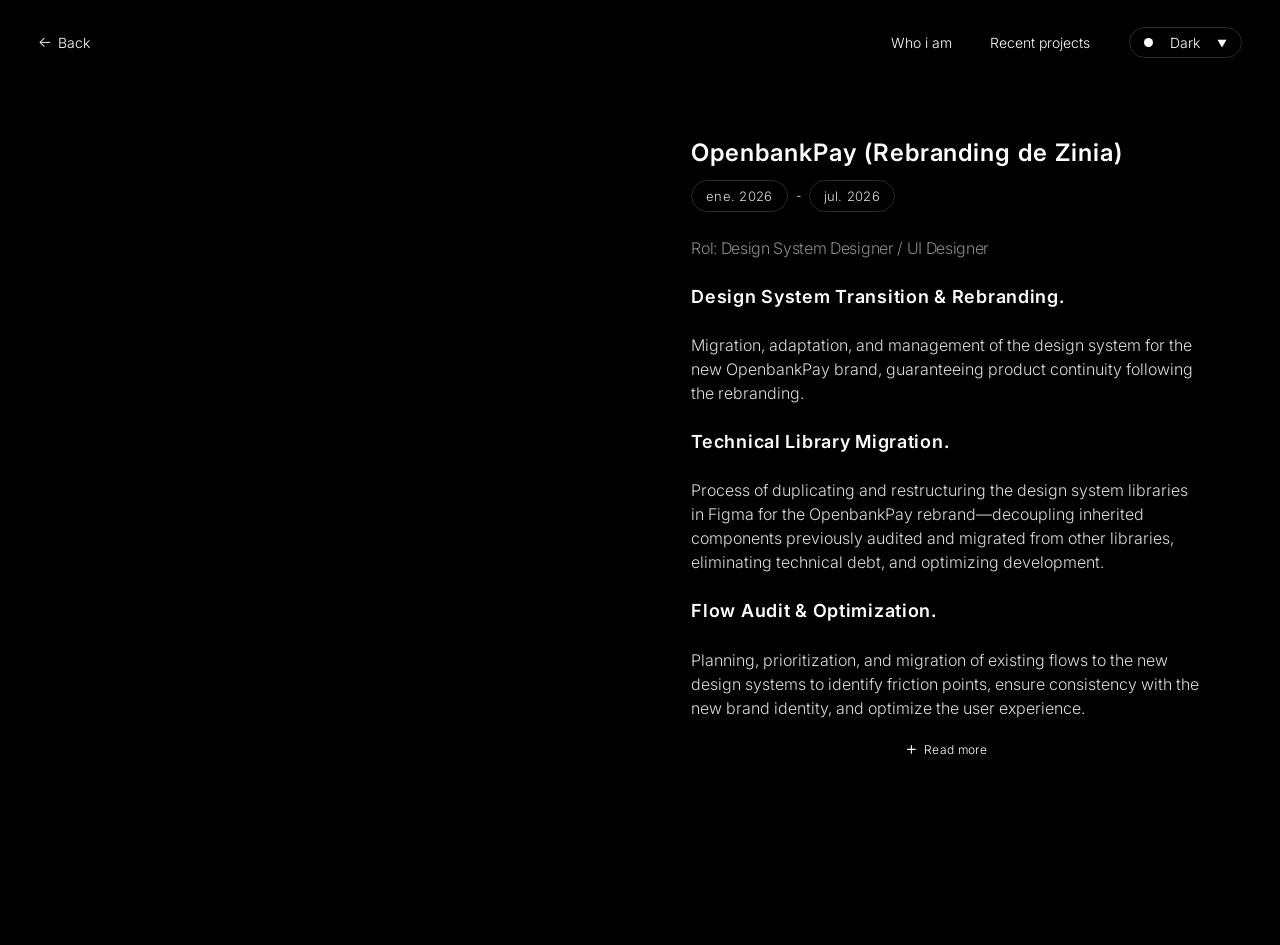
==== _preview.html @ 1065c80a "mensaje que describa el cambio" ====
<!DOCTYPE html>
<html lang="en">
<head>
  <meta charset="UTF-8">
  <meta name="viewport" content="width=device-width, initial-scale=1.0">
  <meta name="robots" content="noindex, nofollow">
  <title>Luis Romero Loconte</title>

  <link rel="preconnect" href="https://fonts.googleapis.com">
  <link rel="preconnect" href="https://fonts.gstatic.com" crossorigin>
  <link rel="preconnect" href="https://api.fontshare.com">
  <link rel="preconnect" href="https://cdn.fontshare.com" crossorigin>
  <link rel="stylesheet" href="https://fonts.googleapis.com/css2?family=Inter:opsz,wght@14..32,100..900&family=Anybody:wdth,wght@50..150,100..900&display=swap">
  <link rel="stylesheet" href="https://api.fontshare.com/v2/css?f%5B%5D=clash-display@400,500,600,700&display=swap">

  <link rel="stylesheet" href="style/tokens.css?v=40">
  <link rel="stylesheet" href="style/styles.css?v=97">
  <link rel="stylesheet" href="https://cdn.jsdelivr.net/npm/drawably@0.4.2/style.css">
  <link rel="stylesheet" href="https://cdn.jsdelivr.net/npm/drawably@0.4.2/font/font.css">
  <script>
    (function () {
      try {
        var t = localStorage.getItem("rl-theme");
        if (/^[a-z0-9-]{1,32}$/.test(t || "")) {
          document.documentElement.setAttribute("data-theme", t);
          return;
        }
      } catch (e) {}
      document.documentElement.setAttribute("data-theme", "dark");
    })();
  </script>
</head>
<body>

  <nav class="site-nav">
    <a href="index.html" class="site-nav__link site-nav__link--back"><span class="site-nav__arrow" aria-hidden="true">&#8592;</span>Back</a>
    <a href="who_i_am.html" class="site-nav__link site-nav__link--left">Who i am</a>
    <a href="recent_projects.html" class="site-nav__link site-nav__link--right">Recent projects</a>
    <div data-theme-switcher hidden></div>
  </nav>

  <main class="vault" data-vault>

    <section class="vault__gate" data-vault-gate hidden>
      <h1 class="vault__heading" data-glitch>Protected work</h1>

      <p class="vault__note">Some of what I build cannot sit in the open. It lives here, and it opens with a key I hand out myself.</p>

      <form class="vault__form" data-vault-form novalidate>
        <label class="vault__label" for="vault-key">Access key</label>
        <div class="vault__row">
          <input
            class="vault__input"
            id="vault-key"
            type="password"
            name="vault-key"
            autocomplete="off"
            autocapitalize="off"
            autocorrect="off"
            spellcheck="false"
            data-vault-input>
          <button class="vault__submit" type="submit" data-vault-submit>Unlock</button>
        </div>
        <p class="vault__error" role="alert" data-vault-error hidden></p>
      </form>

    </section>

    <div class="vault__stage"><section class="about about--project" id="p0" data-module ><div class="about-media"><img class="project-shot" src="vault.src/media/openbankpay.png" alt=""></div><div class="about-content"><div class="about-text"><div class="project-header"><div class="project-head"><h3 class="about-heading about-heading--project">OpenbankPay (Rebranding de Zinia)</h3><p class="project-meta"><span class="project-chip">ene. 2026</span><span class="project-meta__separator">-</span><span class="project-chip">jul. 2026</span></p></div><p class="project-role">Rol: Design System Designer / UI Designer</p></div><p class="project-lead">Design System Transition &amp; Rebranding.</p><p>Migration, adaptation, and management of the design system for the new OpenbankPay brand, guaranteeing product continuity following the rebranding.</p><p class="project-lead">Technical Library Migration.</p><p>Process of duplicating and restructuring the design system libraries in Figma for the OpenbankPay rebrand—decoupling inherited components previously audited and migrated from other libraries, eliminating technical debt, and optimizing development.</p><p class="project-lead">Flow Audit &amp; Optimization.</p><p>Planning, prioritization, and migration of existing flows to the new design systems to identify friction points, ensure consistency with the new brand identity, and optimize the user experience.</p></div><button type="button" class="about-reveal" data-reveal aria-expanded="false" aria-controls="p1"><svg class="about-reveal__icon" aria-hidden="true" viewBox="0 0 16 16" width="9" height="9" fill="none" stroke="currentColor" stroke-width="2" stroke-linecap="round"><path d="M8 1v14M1 8h14"/></svg><span class="about-reveal__label">Read more</span></button></div></section><section class="about about--project" id="p1" data-module hidden><div class="about-media"><img class="project-shot" src="vault.src/media/kubit.png" alt=""></div><div class="about-content"><div class="about-text"><div class="project-header"><div class="project-head"><h3 class="about-heading about-heading--project">Kubit (Producto Global)</h3><p class="project-meta"><span class="project-chip">jul. 2025</span><span class="project-meta__separator">-</span><span class="project-chip">ene. 2026</span></p></div><p class="project-role">Rol: Design System Designer</p></div><p class="project-lead">Library &amp; Documentation Management.</p><p>Managing and maintaining libraries and documentation, ensuring both components and their guidelines remain coherent and consistent. Screen analysis to guarantee consistency based on use cases and requirements.</p><p class="project-lead">Component Lifecycle.</p><p>Handling Change Requests, bug fixes, and onboarding or deprecating components requested by feature teams. Eliminating release dependencies, coordinating error fixes, and managing version control publishing.</p><p class="project-lead">Developer Alignment.</p><p>Continuous review of Storybook to ensure the engineering team implements components and updates correctly. Resolving UI and development team queries and edge cases.</p><p class="project-lead">Documentation &amp; Accessibility.</p><p>Building a toolbox to standardize product component and program guidelines. Supporting accessibility efforts through documentation updates and improvements requested by the A11Y team.</p></div><button type="button" class="about-reveal" data-reveal aria-expanded="false" aria-controls="p2"><svg class="about-reveal__icon" aria-hidden="true" viewBox="0 0 16 16" width="9" height="9" fill="none" stroke="currentColor" stroke-width="2" stroke-linecap="round"><path d="M8 1v14M1 8h14"/></svg><span class="about-reveal__label">Read more</span></button></div></section><section class="about about--project" id="p2" data-module hidden><div class="about-media"><img class="project-shot" src="vault.src/media/cobranded-cards.png" alt=""></div><div class="about-content"><div class="about-text"><div class="project-header"><div class="project-head"><h3 class="about-heading about-heading--project">Zinia / Cobranded Cards</h3><p class="project-meta"><span class="project-chip">oct. 2023</span><span class="project-meta__separator">-</span><span class="project-chip">jun. 2025</span></p></div><p class="project-role">Rol: Design System Designer</p></div><p class="project-lead">Library &amp; Documentation Management.</p><p>Managing and maintaining libraries and documentation, ensuring both components and their guidelines remain coherent and consistent. Screen analysis to guarantee consistency based on use cases and requirements.</p><p class="project-lead">Component Lifecycle.</p><p>Handling Change Requests, bug fixes, and onboarding or deprecating components requested by feature teams. Eliminating release dependencies, coordinating error fixes, and managing version control publishing.</p><p class="project-lead">Developer Alignment.</p><p>Continuous review of Storybook to ensure the engineering team implements components and updates correctly. Resolving UI and development team queries and edge cases.</p><p class="project-lead">Documentation &amp; Accessibility.</p><p>Building a toolbox to standardize product component and program guidelines. Supporting accessibility efforts through documentation updates and improvements requested by the A11Y team.</p></div></div></section></div>

  </main>

  <script src="https://cdn.jsdelivr.net/npm/gsap@3/dist/gsap.min.js"></script>
  <script src="https://cdn.jsdelivr.net/npm/gsap@3/dist/SplitText.min.js"></script>
  <script src="js/gsap.js" defer></script>
  <script src="js/theme.js" defer></script>
  <script src="js/draft.js?v=30" defer></script>
  <script src="js/nav.js" defer></script>
  <script src="js/modules.js?v=3" defer></script>
  

</body>
</html>
---- style/tokens.css ----
:root {
  --family-inter: "Inter", system-ui, -apple-system, "Segoe UI", sans-serif;
  --family-clash: "Clash Display", "Inter", system-ui, sans-serif;
  --family-anybody: "Anybody", "Inter", system-ui, sans-serif;
  --family-drawably: "Drawably Pen", "Inter", ui-sans-serif, system-ui, sans-serif;
  --family-geist-mono: "Geist Mono", ui-monospace, monospace;
  --color-black:      #000000;
  --color-grey-900:   #141414;
  --color-grey-700:   #4B4B4B;
  --color-grey-400:   #8A8A8A;
  --color-grey-600:   #6B6B6B;
  --color-grey-200:   #DCDCDC;
  --color-grey-100:   #EDEDED;
  --color-white:      #FFFFFF;
  --color-grape:        #9B6CCA;
  --color-grape-ink:    #1A0E24;
  --color-grape-ink-2:  #1E1029;
  --color-grape-deep:   #5C3E7A;
  --color-grape-surf:   #AE84D7;
  --color-lime:       #85AF00;
  --color-yellow:     #FFCC00;
  --color-pink:       #FB9CFD;
  --color-violet:     #A19BFF;
  --color-violet-deep: #6B4FDE;
  --color-orange:     #FF4C00;
  --color-drawably-ink: #2724D1;
  --accent-1: var(--color-lime);
  --accent-2: var(--color-yellow);
  --accent-3: var(--color-pink);
  --accent-4: var(--color-violet);
  --accent-5: var(--color-orange);

  /* Radius scale — shared UI shape language.
     --radius-circle / --radius-device are intentionally excluded
     from theme overrides: a perfect circle and the laptop bezel
     (coupled to the device background image) aren't part of the
     "rounded vs. angular" axis. */
  --radius-xs:   4px;
  --radius-sm:   6px;
  --radius-md:   8px;
  --radius-lg:   12px;
  --radius-pill: 999px;
}
:root,
[data-theme="dark"] {
  color-scheme: dark;
  --bg-canvas:        var(--color-black);
  --bg-panel-from:    var(--color-grey-700);
  --bg-panel-to:      var(--color-black);
  --bg-surface:       var(--color-grey-900);
  --text-primary:     var(--color-white);
  --text-secondary:   var(--color-grey-200);
  --text-muted:       var(--color-grey-400);
  --border-subtle:    rgba(255, 255, 255, 0.16);
  --border-strong:    rgba(255, 255, 255, 0.32);
  --surface-hover:    rgba(255, 255, 255, 0.16);
  --chip-bg:          transparent;
  --chip-text:        var(--color-white);
  --chip-border:      var(--border-subtle);
  --accent-interactive: var(--color-violet);
  --font-display:          var(--family-inter);
  --font-display-weight:   500;
  --font-display-stretch:  100%;
  --font-display-tracking: -0.02em;

  --font-heading-weight:   600;
  --font-heading-stretch:  100%;
  --font-heading-tracking: 0.04em;
  --font-body: var(--family-inter);
  --font-data: var(--family-inter);

  --photo-noise-blend: overlay;
  --photo-noise-alpha: 0.25;
  --photo-grayscale:   1;
  --photo-src: url("../resources/luis-romero-dark.png");

  --diagram-sitemap-src: url("../resources/diagram-sitemap-dark.png");
  --diagram-flow-src:    url("../resources/diagram-flow-dark.png");
  --mockup-screens-src:  url("../resources/mockup-screens-dark.png");
  --laptop-front-src:    url("../resources/laptop-front-dark.png");
  --screen-behavior-src: url("../resources/Documentation-Button-dark.png");
  --components-like-src: url("../resources/components-like-dark.png");
  --micro-components-src: url("../resources/micro-components-dark.png");
  --watches-src: url("../resources/watches-dark.png");
  --recent-laptop-front-src: url("../resources/recent-laptop-front-dark.png");
  --recent-screen-behavior-src: url("../resources/micro-animations-.png");
}
[data-theme="dark"] {
  --radius-sm: 999px;
}
[data-theme="light"] {
  color-scheme: light;
  --bg-canvas:        var(--color-white);
  --bg-panel-from:    var(--color-grey-200);
  --bg-panel-to:      var(--color-white);
  --bg-surface:       var(--color-grey-100);
  --text-primary:     var(--color-black);
  --text-secondary:   var(--color-grey-700);
  --text-muted:       var(--color-grey-600);
  --border-subtle:    rgba(0, 0, 0, 0.16);
  --border-strong:    rgba(0, 0, 0, 0.32);
  --surface-hover:    rgba(0, 0, 0, 0.16);
  --chip-bg:          transparent;
  --chip-text:        var(--color-black);
  --chip-border:      var(--border-subtle);
  --accent-interactive: var(--color-violet-deep);
  --font-display:          var(--family-clash);
  --font-display-weight:   600;
  --font-display-stretch:  100%;
  --font-display-tracking: -0.005em;

  --font-heading-weight:   600;
  --font-heading-stretch:  100%;
  --font-heading-tracking: 0.07em;
  --font-body: var(--family-inter);
  --font-data: var(--family-inter);

  --photo-noise-blend: multiply;
  --photo-noise-alpha: 0.18;
  --photo-grayscale:   1;
  --photo-src: url("../resources/luis-romero-light.png");

  --diagram-sitemap-src: url("../resources/diagram-sitemap-light.png");
  --diagram-flow-src:    url("../resources/diagram-flow-light.png");
  --mockup-screens-src:  url("../resources/mockup-screens-light.png");
  --laptop-front-src:    url("../resources/laptop-front-light.png");
  --screen-behavior-src: url("../resources/Documentation-Button-light.png");
  --components-like-src: url("../resources/components-like-light.png");
  --micro-components-src: url("../resources/micro-components-light.png");
  --watches-src: url("../resources/watches-light.png");
  --recent-laptop-front-src: url("../resources/recent-laptop-front-light.png");
  --recent-screen-behavior-src: url("../resources/micro-animations-.png");
  --radius-sm: 999px;
}
[data-theme="grape"] {
  color-scheme: light;
  --bg-canvas:        var(--color-grape);
  --bg-panel-from:    var(--color-grape-deep);
  --bg-panel-to:      var(--color-grape);
  --bg-surface:       var(--color-grape-surf);
  --text-primary:     var(--color-grape-ink);
  --text-secondary:   var(--color-grape-ink-2);
  --text-muted:       var(--color-grape-ink);

  --border-subtle:    rgba(26, 14, 36, 0.35);
  --border-strong:    rgba(26, 14, 36, 0.55);
  --surface-hover:    rgba(26, 14, 36, 0.35);

  --chip-bg:          transparent;
  --chip-text:        var(--color-grape-ink);
  --chip-border:      var(--border-subtle);
  --accent-interactive: var(--color-white);
  --font-display:          var(--family-anybody);
  --font-display-weight:   700;
  --font-display-stretch:  90%;
  --font-display-tracking: 0em;

  --font-heading-weight:   700;
  --font-heading-stretch:  95%;
  --font-heading-tracking: 0.04em;
  --font-body: var(--family-inter);
  --font-data: var(--family-inter);

  --photo-noise-blend: multiply;
  --photo-noise-alpha: 0.20;
  --photo-grayscale:   1;
  --photo-src: url("../resources/luis-romero-light.png");

  --diagram-sitemap-src: url("../resources/diagram-sitemap-grape.png");
  --diagram-flow-src:    url("../resources/diagram-flow-grape.png");

  --mockup-screens-src:  url("../resources/mockup-screens-grape.png");
  --laptop-front-src:    url("../resources/laptop-front-grape.png");
  --screen-behavior-src: url("../resources/Documentation-Button-grape.png");
  --components-like-src: url("../resources/components-like-grape.png");
  --micro-components-src: url("../resources/micro-components-grape.png");
  --watches-src: url("../resources/watches-grape.png");
  --recent-laptop-front-src: url("../resources/recent-laptop-front-grape.png");
  --recent-screen-behavior-src: url("../resources/micro-animations-.png");

  --radius-xs:   2px;
  --radius-sm:   6px;
  --radius-md:   6px;
  --radius-lg:   6px;
  --radius-pill: 6px;
}
[data-theme="draft"] {
  color-scheme: light;
  --bg-canvas:        var(--color-grey-100);
  --bg-panel-from:    var(--color-grey-200);
  --bg-panel-to:      var(--color-grey-100);
  --bg-surface:       var(--color-white);
  --text-primary:     var(--color-grey-900);
  --text-secondary:   var(--color-grey-700);
  --text-muted:       var(--color-grey-600);
  --border-subtle:    rgba(0, 0, 0, 0.16);
  --border-strong:    rgba(0, 0, 0, 0.32);
  --surface-hover:    rgba(0, 0, 0, 0.08);
  --chip-bg:          var(--color-white);
  --chip-text:        var(--color-grey-900);
  --accent-interactive: var(--color-drawably-ink);
  --font-display:          var(--family-drawably);
  --font-display-weight:   400;
  --font-display-stretch:  100%;
  --font-display-tracking: 0em;

  --font-heading-weight:   400;
  --font-heading-stretch:  100%;
  --font-heading-tracking: 0em;
  --font-body: var(--family-drawably);
  --font-data: var(--family-geist-mono);
  --photo-noise-blend: multiply;
  --photo-noise-alpha: 0.12;
  --photo-grayscale:   1;
  --photo-src: url("../resources/luis-romero-draft.png");

  --diagram-sitemap-src: url("../resources/diagram-scale-draft.png");
  --diagram-flow-src:    url("../resources/diagram-flow-draft.png");
  --mockup-screens-src:  url("../resources/mockup-screens-draft.png");
  --laptop-front-src:    url("../resources/laptop-front-draft.png");
  --screen-behavior-src: url("../resources/Documentation-Button-draft.png");
  --components-like-src: url("../resources/components-like-draft.png");
  --micro-components-src: url("../resources/micro-components-draft.png");
  --watches-src: url("../resources/watches-draft.png");
  --recent-laptop-front-src: url("../resources/recent-laptop-front-draft.png");
  --recent-screen-behavior-src: url("../resources/micro-animations-.png");
}
---- style/styles.css ----
:root {
  --edge-inset: 3vh;
  --footer-gap: 9vh;
  --nav-height: calc(var(--edge-inset) * 2 + 32px);
  --project-gap: 27vh;
}

body {
  min-height: 100vh;
  display: flex;
  flex-direction: column;
  margin: 0;
  background-color: var(--bg-canvas);
  color: var(--text-primary);
  transition: background-color 0.35s ease, color 0.35s ease;
}
[data-theme="draft"] body[data-page="index"],
[data-theme="draft"] body[data-page="contact"] {
  position: relative;
}
[data-theme="draft"] body[data-page="index"]::before,
[data-theme="draft"] body[data-page="contact"]::before {
  content: "";
  position: fixed;
  inset: 0;
  z-index: -1;
  background-image: url("../resources/bg-grid-draft.png");
  background-repeat: no-repeat;
  background-position: center;
  background-size: 68vw auto;
  opacity: 0.30;
}
@media (prefers-reduced-motion: reduce) {
  body {
    transition: none;
  }
}
.title {
  width: 100%;
  display: grid;
  grid-template-rows: 1fr auto 1fr;
  justify-items: center;
  min-height: 100vh;
  padding-block: var(--edge-inset);
  box-sizing: border-box;
  cursor: crosshair;
  h1 {
    margin: 0;
    padding: 0;
    font-family: var(--font-display);
    font-weight: var(--font-display-weight);
    font-stretch: var(--font-display-stretch);
    letter-spacing: var(--font-display-tracking);
    font-size: 7vw;
    line-height: 1.1;
    text-align: center;
    width: 78%;
    margin-inline: auto;
    div {
      position: relative;
    }
  }
}
@keyframes boil-wobble {
  0% {
    transform: translate(0, 0) rotate(0deg);
  }
  33% {
    transform: translate(var(--boil-dx), var(--boil-dy)) rotate(var(--boil-rot));
  }
  66% {
    transform: translate(calc(var(--boil-dx) * -0.6), calc(var(--boil-dy) * 0.8)) rotate(calc(var(--boil-rot) * -1));
  }
  100% {
    transform: translate(0, 0) rotate(0deg);
  }
}
[data-theme="draft"] .boil-char {
  display: inline-block;
  animation: boil-wobble var(--boil-duration, 1200ms) steps(3) infinite;
  animation-delay: var(--boil-delay, 0ms);
}
[data-theme="draft"] .title h1 {
  font-size: 5.5vw;
  width: 80%;
}
@media (prefers-reduced-motion: reduce) {
  [data-theme="draft"] .boil-char {
    animation: none;
  }
}
.title__lines {
  grid-row: 2;
  width: 100%;
  position: relative;
  z-index: 6;
}
.skip-link {
  position: absolute;
  top: 0;
  left: 0;
  z-index: 100;
  transform: translateY(-150%);
  background: var(--bg-surface);
  color: var(--text-primary);
  font-family: var(--font-body);
  font-size: 14px;
  font-weight: 300;
  padding: 10px 16px;
  border-radius: 0 0 var(--radius-md) 0;
  text-decoration: none;
  transition: transform 0.2s ease;
}
.skip-link:focus {
  transform: translateY(0);
}
@media (prefers-reduced-motion: reduce) {
  .skip-link {
    transition: none;
  }
}
.site-nav {
  position: fixed;
  top: 0;
  left: 0;
  width: 100%;
  display: flex;
  align-items: center;
  justify-content: flex-end;
  gap: 3vw;
  padding: var(--edge-inset) 3vw;
  box-sizing: border-box;
  z-index: 10;
  background-color: var(--bg-canvas);
  transition: background-color 0.35s ease;
}

@media (prefers-reduced-motion: reduce) {
  .site-nav {
    transition: none;
  }
}

.site-nav__link--back {
  margin-right: auto;
  display: inline-flex;
  align-items: center;
  gap: 6px;
}
.site-nav__arrow {
  font-size: 1.05em;
  line-height: 1;
}
.site-nav__link {
  font-family: var(--font-body);
  font-size: 14px;
  font-weight: 300;
  letter-spacing: 2%;
  color: var(--text-primary);
  text-decoration: none;
  transition: color 0.2s ease;
}
.site-nav__link:hover {
  color: var(--accent-interactive);
}
@media (max-width: 768px) {
  .site-nav {
    flex-direction: column;
    align-items: flex-start;
    justify-content: flex-start;
    gap: 16px;
    /* deja libre la columna del switcher, que sale del flujo */
    padding-right: calc(3vw + 72px);
  }
  .site-nav__link--back {
    margin-right: 0;
  }
  /* .site-nav antepuesto: sube la especificidad para ganarle a
     `.theme-switcher { position: relative }`, declarada mas abajo */
  .site-nav .theme-switcher {
    position: absolute;
    top: var(--edge-inset);
    right: 3vw;
  }
  .site-nav__link {
    font-size: 14px;
  }
}
.theme-switcher {
  position: relative;
  font-family: var(--font-body);
}
.theme-switcher__trigger {
  position: relative;
  display: inline-flex;
  align-items: center;
  gap: 10px;
  background: none;
  border: 1px solid var(--border-subtle);
  border-radius: var(--radius-pill);
  padding: 6px 14px;
  font-family: inherit;
  font-size: 14px;
  font-weight: 300;
  letter-spacing: 2%;
  color: var(--text-primary);
  cursor: pointer;
  transition: color 0.2s ease, border-color 0.2s ease;
}
.theme-switcher__trigger::after {
  content: "";
  position: absolute;
  inset: 50% auto auto 50%;
  transform: translate(-50%, -50%);
  width: max(100%, 44px);
  height: max(100%, 44px);
}
.theme-switcher__trigger:hover {
  color: var(--accent-interactive);
  border-color: var(--border-strong);
}
.theme-switcher__trigger:focus-visible {
  outline: 2px solid var(--accent-interactive);
  outline-offset: 2px;
}
.theme-switcher__dot {
  width: 9px;
  height: 9px;
  border-radius: 50%;
  background: currentColor;
  flex: 0 0 auto;
}
.theme-switcher__label {
  display: inline-block;
  min-width: 44px;
}
.theme-switcher__caret {
  font-size: 10px;
  line-height: 1;
  transition: transform 0.2s ease;
}
.theme-switcher__trigger[aria-expanded="true"] .theme-switcher__caret {
  transform: rotate(180deg);
}
.theme-switcher__menu {
  position: absolute;
  top: calc(100% + 8px);
  right: 0;
  min-width: 135px;
  margin: 0;
  padding: 6px;
  list-style: none;
  background: var(--bg-surface);
  border-radius: var(--radius-lg);
  display: flex;
  flex-direction: column;
  gap: 2px;
}
.theme-switcher__menu[hidden] {
  display: none;
}
.theme-switcher__option {
  display: flex;
  align-items: center;
  gap: 10px;
  width: 100%;
  background: none;
  border: none;
  border-radius: var(--radius-md);
  padding: 9px 12px;
  font-family: inherit;
  font-size: 14px;
  font-weight: 300;
  letter-spacing: 2%;
  text-align: left;
  color: var(--text-secondary);
  cursor: pointer;
  transition: color 0.15s ease, background-color 0.15s ease;
}
.theme-switcher__option:hover {
  color: var(--accent-interactive);
  background-color: var(--surface-hover);
}
.theme-switcher__option[aria-checked="true"] {
  color: var(--text-primary);
}
.theme-switcher__option[aria-checked="true"]:hover {
  color: var(--accent-interactive);
}
.theme-switcher__option:focus-visible {
  outline: 2px solid var(--accent-interactive);
  outline-offset: -2px;
}
.theme-switcher__option .theme-switcher__dot {
  opacity: 0;
  transition: opacity 0.15s ease;
}
.theme-switcher__option[aria-checked="true"] .theme-switcher__dot {
  opacity: 1;
}
@media (prefers-reduced-motion: reduce) {
  .theme-switcher__option .theme-switcher__dot {
    transition: none;
  }
}
@media (max-width: 768px) {
  .theme-switcher__trigger {
    font-size: 13px;
    padding: 5px 11px;
  }
  .theme-switcher__trigger .theme-switcher__label {
    display: none;
  }
  .theme-switcher__menu {
    min-width: 108px;
  }
  .theme-switcher__option {
    padding: 8px 10px;
    font-size: 13px;
  }
}
.social-links {
  display: inline-flex;
  align-items: center;
  gap: 28px;
}
.title .social-links {
  grid-row: 3;
  align-self: end;
}

.social-links--footer {
  width: 100%;
  display: flex;
  justify-content: center;
  margin: auto 0 var(--edge-inset);
  padding-top: var(--footer-gap);
}
.social-link {
  color: var(--text-primary);
  fill: var(--text-primary);
  display: inline-flex;
  transition: color 0.2s ease, fill 0.2s ease;
}
.social-link:hover {
  color: var(--accent-interactive);
  fill: var(--accent-interactive);
}
.about {
  width: 100%;
  min-height: 100vh;
  display: flex;
  align-items: center;
  justify-content: center;
  flex-wrap: wrap;
  gap: 6vw;
  padding: 12vh 6vw;
  box-sizing: border-box;
}
.about[hidden] {
  display: none;
}
.about-photo {
  --photo-w: 78%;
  position: relative;
  flex: 0 0 var(--photo-col, 480px);
  width: var(--photo-col, auto);
  max-width: 100%;
  padding-top: calc(var(--photo-col, 480px) * 0.388);
}
.about-photo__frame {
  position: relative;
  width: 100%;
  aspect-ratio: 16 / 9;
  background: linear-gradient(180deg, var(--bg-panel-from) 0%, var(--bg-panel-to) 100%);
  z-index: 1;
}
[data-theme="draft"] .about-photo__frame::after {
  content: "";
  position: absolute;
  inset: 0;
  z-index: -1;
  background: var(--bg-panel-to) url("../resources/bg-grid-draft.png") center top / cover no-repeat;
  -webkit-mask-image: linear-gradient(to bottom, #000 70%, transparent 100%);
  mask-image: linear-gradient(to bottom, #000 70%, transparent 100%);
}
[data-theme="draft"] .about--mockup .about-media {
  position: relative;
}
[data-theme="draft"] .about--mockup .about-media::before {
  content: "";
  position: absolute;
  inset: 0;
  z-index: -1;
  background: var(--bg-panel-to) url("../resources/bg-grid-draft.png") center top / cover no-repeat;
  -webkit-mask-image: linear-gradient(to bottom, #000 70%, transparent 100%);
  mask-image: linear-gradient(to bottom, #000 70%, transparent 100%);
}
[data-theme="draft"] .about--diagrams .about-media {
  position: relative;
}
[data-theme="draft"] .about--diagrams .about-media::before {
  content: "";
  position: absolute;
  inset: 0;
  z-index: -1;
  background: var(--bg-panel-to) url("../resources/bg-grid-draft.png") center top / cover no-repeat;
  -webkit-mask-image: linear-gradient(to bottom, #000 70%, transparent 100%);
  mask-image: linear-gradient(to bottom, #000 70%, transparent 100%);
}
.about-photo__img-wrap {
  position: absolute;
  inset: 0;
  z-index: 2;
  pointer-events: none;
  background-image: var(--photo-src);
  background-repeat: no-repeat;
  background-position: bottom center;
  background-size: var(--photo-w) auto;
  filter: grayscale(var(--photo-grayscale, 1));
}
.about-photo__frame::before {
  content: "";
  position: absolute;
  inset: 0;
  background-image: url("data:image/svg+xml,%3Csvg xmlns='http://www.w3.org/2000/svg'%3E%3Cfilter id='n'%3E%3CfeTurbulence type='fractalNoise' baseFrequency='0.9' numOctaves='2' stitchTiles='stitch'/%3E%3C/filter%3E%3Crect width='100%25' height='100%25' filter='url(%23n)'/%3E%3C/svg%3E");
  opacity: var(--photo-noise-alpha, 0.25);
  mix-blend-mode: var(--photo-noise-blend, overlay);
  pointer-events: none;
}
.about-content {
  flex: 1 1 420px;
  max-width: 620px;
  display: flex;
  flex-direction: column;
  align-items: center;
  gap: 32px;
}
.about-media {
  flex: 0 0 var(--photo-col, 480px);
  width: var(--photo-col, auto);
  max-width: 100%;
  display: flex;
  flex-direction: column;
  gap: 40px;
}

.about-diagram {
  display: block;
  width: 100%;
  height: auto;
}
.about-diagram--sitemap { content: var(--diagram-sitemap-src); }
.about-diagram--flow    { content: var(--diagram-flow-src); }
[data-theme="draft"] .about-diagram--sitemap {
  width: 60%;
  margin-inline: auto;
}
[data-theme="draft"] .about-diagram--flow {
  display: none;
}

.about-mockup {
  display: block;
  width: 100%;
  height: auto;
  content: var(--mockup-screens-src);
}
.about-components-like {
  display: block;
  width: 100%;
  height: auto;
  content: var(--components-like-src);
}
.about-micro-components {
  display: block;
  width: 100%;
  height: auto;
  content: var(--micro-components-src);
}
.about-watches {
  display: block;
  width: 86%;
  height: auto;
  margin-inline: auto;
  content: var(--watches-src);
}
.about-device {
  --device-ratio: 716 / 675;
  --panel-left: 11.1732%;
  --panel-top: 33.7778%;
  --panel-width: 77.6536%;
  --panel-height: 54.5185%;
  --bezel-x: 1.3966%;
  --bezel-top: 3.8519%;
  --bezel-bottom: 1.7778%;
  --doc-ratio: 490 / 3805;
  position: relative;
  width: 100%;
  aspect-ratio: var(--device-ratio);
  background-image: var(--laptop-front-src);
  background-size: 100% 100%;
  background-repeat: no-repeat;
}
.about-device__frame {
  position: absolute;
  left: calc(var(--panel-left) + var(--bezel-x));
  top: calc(var(--panel-top) + var(--bezel-top));
  width: calc(var(--panel-width) - var(--bezel-x) * 2);
  height: calc(var(--panel-height) - var(--bezel-top) - var(--bezel-bottom));
  border-radius: 0.5%;
  overflow: hidden;
  background: var(--color-white);
}
.about-device__screen {
  width: 100%;
  height: 100%;
  overflow-x: hidden;
  overflow-y: auto;
  overscroll-behavior: contain;
  scrollbar-width: none;
  cursor: ns-resize;
}
.about-device__screen::-webkit-scrollbar {
  display: none;
}
.about-device__doc {
  width: 100%;
  aspect-ratio: var(--doc-ratio);
  background-image: var(--screen-behavior-src, repeating-linear-gradient(180deg, #F4F4F4 0 2.4%, #FFFFFF 2.4% 12%));
  background-size: 100% 100%;
  background-repeat: no-repeat;
}
.about-device__hint {
  position: absolute;
  inset: auto 0 0 0;
  height: 16%;
  background: linear-gradient(180deg, rgba(255, 255, 255, 0) 0%, rgba(255, 255, 255, 0.92) 100%);
  pointer-events: none;
  opacity: 1;
  transition: opacity 0.35s ease;
}
.about-device[data-scrolled] .about-device__hint {
  opacity: 0;
}
[data-theme="draft"] .about-device__frame {
  display: none;
}
[data-theme="draft"] .about-device::before {
  content: "";
  position: absolute;
  inset: 0;
  z-index: -1;
  background: var(--bg-panel-to) url("../resources/bg-grid-draft.png") center top / cover no-repeat;
  -webkit-mask-image: linear-gradient(to bottom, #000 70%, transparent 100%);
  mask-image: linear-gradient(to bottom, #000 70%, transparent 100%);
}
.about-device.about-device--recent {
  --device-ratio: 716 / 448;
  --panel-left: 11.1732%;
  --panel-top: 0%;
  --panel-width: 77.514%;
  --panel-height: 81.9196%;
  --bezel-x: 1.5%;
  --bezel-top: 4.5%;
  --bezel-bottom: 1.2%;
  --doc-ratio: 1440 / 6553;
  background-image: var(--recent-laptop-front-src);
}
.about-device.about-device--recent .about-device__doc {
  background-image: var(--recent-screen-behavior-src);
}
.about-device.about-device--recent .about-device__hint {
  display: none;
}

.about-placeholder {
  display: flex;
  align-items: center;
  justify-content: center;
  width: 100%;
  aspect-ratio: 816 / 288;
  border: 1px dashed var(--border-strong);
  font-family: var(--font-body);
  font-size: 14px;
  font-weight: 300;
  letter-spacing: -0.02rem;
  color: var(--text-muted);
}
.about-placeholder--flat {
  aspect-ratio: 816 / 201;
}
.about-placeholder--project {
  aspect-ratio: 4 / 3;
}
.about-heading {
  width: 100%;
  margin: 0;
  font-family: var(--font-display);
  font-weight: var(--font-heading-weight);
  font-stretch: var(--font-heading-stretch);
  letter-spacing: var(--font-heading-tracking);
  font-size: 18px;

  line-height: 1.4;
  text-align: left;
  color: var(--text-primary);
  cursor: crosshair;
}
.about-heading div {
  position: relative;
}
.about-text {
  display: flex;
  flex-direction: column;
  gap: 24px;
  width: 100%;
}
.about-text p {
  margin: 0;
  font-family: var(--font-body);
  font-weight: 300;
  font-size: 16px;
  line-height: 150%;
  letter-spacing: 2%;
  color: var(--text-secondary);
  text-align: left;
}
.about-text p strong {
  font-weight: 600;
  color: var(--text-primary);
}

.about-reveal {
  position: relative;
  display: inline-flex;
  align-items: center;
  gap: 8px;
  background: none;
  border: none;
  color: var(--text-primary);
  font-family: var(--font-body);

  font-size: 12px;
  line-height: 1;
  padding: 0;
  cursor: pointer;
  transition: color 0.2s ease;
}
.about-reveal::after {
  content: "";
  position: absolute;
  inset: 50% auto auto 50%;
  transform: translate(-50%, -50%);
  width: max(100%, 44px);
  height: max(100%, 44px);
}

.about-reveal__icon {
  width: 0.73em;
  height: 0.73em;
  width: 1cap;
  height: 1cap;
  display: block;
  flex: 0 0 auto;
  transform-origin: 50% 50%;
}

.about-reveal__label {
  white-space: nowrap;
  font-weight: 300;
  letter-spacing: 0.02rem;
  line-height: 1;
}
.about-reveal:hover {
  color: var(--accent-interactive);
}
.about-reveal:focus-visible {
  outline: 2px solid var(--accent-interactive);
  outline-offset: 4px;
  border-radius: var(--radius-xs);
}
.project-links {
  display: flex;
  align-items: center;
  gap: 24px;
}
.project-link {
  position: relative;
  display: inline-flex;
  align-items: center;
  gap: 8px;
  color: var(--text-primary);
  text-decoration: none;
  font-family: var(--font-body);
  font-size: 12px;
  line-height: 1;
  transition: color 0.2s ease;
}
.project-link::after {
  content: "";
  position: absolute;
  inset: 50% auto auto 50%;
  transform: translate(-50%, -50%);
  width: max(100%, 44px);
  height: max(100%, 44px);
}
.project-link__icon {
  width: 2.5cap;
  height: 2.5cap;
  display: block;
  flex: 0 0 auto;
}
.project-link__label {
  white-space: nowrap;
  font-weight: 300;
  letter-spacing: 0.02rem;
  line-height: 1;
}
.project-link:hover {
  color: var(--accent-interactive);
}
.project-link:focus-visible {
  outline: 2px solid var(--accent-interactive);
  outline-offset: 4px;
  border-radius: var(--radius-xs);
}
.project-link[hidden] {
  display: none;
}
.about-reveal[hidden] {
  display: none;
}
@media (min-width: 901px) {
  :root {
    --project-gap: 42vh;
  }
  .about {
    --photo-col: min(560px, 42vw);
    min-height: 82vh;
    padding-top: 6vh;
    padding-bottom: 6vh;
  }
  .about-content {
    max-width: 680px;
    gap: 24px;
  }
  .about--intro .about-content {
    transform: translateY(calc(var(--photo-col) * 0.194));
  }
}
@media (max-width: 900px) {
  .about {
    flex-direction: column;
    align-items: stretch;
    justify-content: flex-start;
    gap: 40px;
    /* sin min-height: en mobile cada modulo mide lo que mide su contenido,
       en vez de estirarse a 100vh y dejar espacio muerto al final */
    min-height: auto;
    padding: 6vh 6vw;
    /* al hacer scroll programatico el modulo aterriza debajo de la nav fija */
    scroll-margin-top: calc(var(--nav-height) + 3vh);
  }
  /* solo el primer modulo necesita despejar fisicamente la nav fija,
     porque es el unico que se ve sin haber scrolleado */
  .about:first-of-type {
    padding-top: calc(var(--nav-height) + 3vh);
  }
  .about-photo {
    --photo-w: 72%;
    flex: 0 0 auto;
    width: 100%;
    max-width: 100%;
    padding-top: 31.5%;
  }
  .about-media {
    flex: 0 0 auto;
    width: 100%;
    max-width: 100%;
    gap: 32px;
  }
  .about-content {
    flex: 0 0 auto;
    max-width: 100%;
    align-items: flex-start;
  }
  .about-content .about-reveal {
    align-self: center;
  }
  .about-text p {
    font-size: 14px;
    letter-spacing: 2%;
  }
}
.vault {
  width: 100%;
  display: flex;
  flex-direction: column;
}
.vault__gate {
  min-height: 100vh;
  display: flex;
  flex-direction: column;
  align-items: center;
  justify-content: center;
  gap: 20px;
  padding: 16vh 6vw 8vh;
  box-sizing: border-box;
  text-align: center;
}
.vault__gate[hidden] {
  display: none;
}
.vault__heading {
  margin: 0;
  font-family: var(--font-display);
  font-weight: var(--font-display-weight);
  font-stretch: var(--font-display-stretch);
  letter-spacing: var(--font-display-tracking);
  font-size: clamp(32px, 5vw, 64px);
  line-height: 1.1;
  color: var(--text-primary);
  cursor: crosshair;
}
.vault__heading div {
  position: relative;
}
.vault__note {
  max-width: 46ch;
  margin: 0;
  font-family: var(--font-body);
  font-weight: 300;
  font-size: 18px;
  line-height: 150%;
  color: var(--text-secondary);
}
.vault__form {
  display: flex;
  flex-direction: column;
  align-items: center;
  gap: 10px;
  width: 100%;
  max-width: 420px;
  margin-top: 12px;
}
.vault__label {
  position: absolute;
  width: 1px;
  height: 1px;
  overflow: hidden;
  clip-path: inset(50%);
  white-space: nowrap;
}
.vault__row {
  display: flex;
  align-items: stretch;
  gap: 8px;
  width: 100%;
}
.vault__input {
  flex: 1 1 auto;
  min-width: 0;
  background: var(--bg-surface);
  border: 1px solid var(--border-subtle);
  border-radius: var(--radius-pill);
  padding: 12px 20px;
  font-family: var(--font-body);
  font-size: 16px;
  font-weight: 300;
  letter-spacing: 0.08em;
  color: var(--text-primary);
  transition: border-color 0.2s ease;
}
.vault__input::placeholder {
  color: var(--text-muted);
}
.vault__input:hover {
  border-color: var(--border-strong);
}
.vault__input:focus {
  outline: none;
  border-color: var(--accent-interactive);
}
.vault__input:disabled {
  opacity: 0.6;
}
.vault__submit {
  flex: 0 0 auto;
  background: none;
  border: 1px solid var(--border-strong);
  border-radius: var(--radius-pill);
  padding: 12px 24px;
  font-family: var(--font-body);
  font-size: 14px;
  font-weight: 300;
  letter-spacing: 0.02rem;
  color: var(--text-primary);
  cursor: pointer;
  transition: color 0.2s ease, border-color 0.2s ease, opacity 0.2s ease;
}
.vault__submit:hover {
  color: var(--accent-interactive);
  border-color: var(--accent-interactive);
}
.vault__submit:focus-visible {
  outline: 2px solid var(--accent-interactive);
  outline-offset: 2px;
}
.vault__submit:disabled {
  opacity: 0.5;
  cursor: default;
}
.vault__submit[data-busy="true"] {
  color: var(--text-muted);
}
.vault__error {
  margin: 0;
  min-height: 1em;
  font-family: var(--font-body);
  font-size: 14px;
  font-weight: 300;
  color: var(--text-secondary);
}
.vault__error[hidden] {
  display: none;
}
.vault__ask {
  margin: 4px 0 0;
  font-family: var(--font-body);
  font-size: 14px;
  font-weight: 300;
  color: var(--text-muted);
}
.vault__link {
  color: inherit;
  text-underline-offset: 3px;
  transition: color 0.2s ease;
}
.vault__link:hover {
  color: var(--accent-interactive);
}
.vault__stage[hidden] {
  display: none;
}
.project-shot {
  display: block;
  width: 100%;
  height: auto;
}
.about--project {
  min-height: 0;
  padding-block: 0 calc(var(--project-gap) / 2);
  align-items: flex-start;
}
.about--project:first-of-type {
  padding-top: calc(var(--nav-height) + 6vh);
}
.about--project + .about--project {
  padding-top: calc(var(--project-gap) / 2);
}
.about--project .about-media {
  align-self: center;
}
.about--project .about-content {
  align-self: flex-start;
}
.project-header {
  display: flex;
  flex-direction: column;
  gap: 24px;
  width: 100%;
}
.project-head {
  display: flex;
  flex-wrap: wrap;
  align-items: center;
  gap: 12px 16px;
  width: 100%;
}
.about-heading--project {
  width: auto;
  font-size: 24px;
  line-height: 1.2;
}
.project-meta {
  display: flex;
  flex-wrap: wrap;
  align-items: center;
  gap: 8px;
  margin: 0;
}
.project-meta__separator {
  font-family: var(--font-body);
  font-size: 12px;
  font-weight: 300;
  line-height: 1;
  color: var(--text-primary);
}
.project-chip {
  box-sizing: border-box;
  background: var(--chip-bg);
  border: 1px solid var(--chip-border, transparent);
  border-radius: var(--radius-sm);
  padding: 4px 10px;
  font-family: var(--font-data);
  font-size: 12px;
  font-weight: 400;
  letter-spacing: 0.02rem;
  line-height: 1.4;
  color: var(--chip-text);
  transition: color 0.2s ease, border-color 0.2s ease;
}
[data-theme="dark"] .project-chip,
[data-theme="light"] .project-chip,
[data-theme="grape"] .project-chip {
  padding: 6px 14px;
  font-family: var(--font-body);
  font-size: 13px;
  font-weight: 300;
  letter-spacing: 0.02em;
  color: var(--text-secondary);
}
[data-theme="dark"] .project-chip:hover,
[data-theme="light"] .project-chip:hover,
[data-theme="grape"] .project-chip:hover {
  color: var(--accent-interactive);
  border-color: var(--border-strong);
}
.about-text .project-role {
  margin: 0;
  font-family: var(--font-data);
  font-size: 16px;
  font-weight: 300;
  letter-spacing: -0.02rem;
  color: var(--text-muted);
}
.about-text .project-lead {
  margin: 0;
  font-family: var(--font-display);
  font-weight: var(--font-heading-weight);
  font-stretch: var(--font-heading-stretch);
  letter-spacing: var(--font-heading-tracking);
  font-size: 18px;
  line-height: 1.4;
  color: var(--text-primary);
}
@media (max-width: 900px) {
  .vault__row {
    flex-direction: column;
  }
  .vault__submit {
    padding: 12px 24px;
  }
}
.about--skills {
  flex-direction: column;
  align-items: stretch;
  justify-content: flex-start;
  min-height: auto;
  gap: 48px;
  padding-top: 12vh;
  padding-bottom: 12vh;
}
.skills {
  width: 100%;
  max-width: 1120px;
  margin-inline: auto;
  display: flex;
  flex-direction: column;
  gap: 24px;
}
.skills .about-heading {
  text-align: left;
}
.skills-cluster {
  display: flex;
  flex-direction: column;
  gap: 16px;
  width: 100%;
  padding-top: 24px;
  border-top: 1px solid var(--border-subtle);
}
.skills-cluster:first-of-type {
  padding-top: 0;
  border-top: none;
}
.skills-group {
  display: flex;
  flex-wrap: wrap;
  align-items: baseline;
  gap: 12px 24px;
  width: 100%;
}
.skills-group__label {
  flex: 0 0 auto;
  width: 200px;
  margin: 0;
  font-family: var(--font-body);
  font-weight: 600;
  font-size: 14px;
  line-height: 1.4;
  letter-spacing: 0.02em;
  color: var(--text-primary);
}
.skills-tags {
  display: flex;
  flex-wrap: wrap;
  align-items: center;
  row-gap: 13px;
  column-gap: 12px;
  margin: 0;
  padding: 0;
  list-style: none;
  flex: 1 1 320px;
}
.skills-tag {
  border: 1px solid var(--border-subtle);
  border-radius: var(--radius-pill);
  padding: 6px 14px;
  font-family: var(--font-body);
  font-size: 13px;
  font-weight: 300;
  line-height: 1.4;
  letter-spacing: 0.02em;
  color: var(--text-secondary);
  transition: color 0.2s ease, border-color 0.2s ease;
}
.skills-tag:hover {
  color: var(--accent-interactive);
  border-color: var(--border-strong);
}
@media (max-width: 900px) {
  .about--skills {
    padding-top: 6vh;
    padding-bottom: 6vh;
  }
  .skills {
    gap: 32px;
  }
  .skills-cluster {
    gap: 28px;
    padding-top: 32px;
  }
  .skills-group {
    flex-direction: column;
    align-items: flex-start;
    gap: 18px;
  }
  .skills-group__label {
    width: auto;
  }
  .skills-tags {
    flex: none;
    width: 100%;
  }
}
.detail-size {
  position: absolute;
  bottom: 0;
  width: 100%;
  min-width: 50px;
  height: 1px;
  font-size: 11px;
}
[data-theme="draft"] .vault__submit.drawably-button {
  padding: 12px 24px;
  font-family: var(--font-body);
  border: none;
}
[data-theme="draft"] .theme-switcher__trigger.drawably-button {
  font-family: var(--font-body);
  border: none;
}
[data-theme="draft"] .project-link.drawably-card {
  padding: 0;
  font-family: var(--font-body);
}
[data-theme="draft"] .project-chip.drawably-card {
  padding: 6px 14px;
  font-family: var(--font-body);
  font-size: 13px;
  font-weight: 300;
  letter-spacing: 0.02em;
  color: var(--text-secondary);
  border: none;
  background: transparent;
}
[data-theme="draft"] .project-chip.drawably-card:hover {
  color: var(--accent-interactive);
}
[data-theme="draft"] .skills-tag.drawably-card {
  padding: 6px 14px;
  font-family: var(--font-body);
  border: none;
}
[data-theme="draft"] .skills-cluster {
  border-top: none;
}
[data-theme="draft"] .draft-divider {
  width: 100%;
  margin: 0;
}

.draft-kit {
  display: none;
  position: fixed;
  top: calc(var(--nav-height) + 4vh);
  bottom: 8vh;
  z-index: 7;
  width: 230px;
  font-family: var(--font-data);
  font-size: 13px;
  color: var(--text-primary);
}
.draft-kit--left {
  left: 3vw;
}
.draft-kit--right {
  right: 3vw;
}
@media (min-width: 800px) {
  [data-theme="draft"] .draft-kit {
    display: block;
  }
}
.draft-kit__slot {
  position: absolute;
}
.draft-kit__slot--hint {
  top: 0%;
  left: 0;
  transform: rotate(-3deg);
}
.draft-kit__slot--done {
  top: 10%;
  left: 0;
  transform: rotate(-4deg);
}
.draft-kit__slot--cancel {
  top: 9%;
  left: 110px;
  transform: rotate(3deg);
}
.draft-kit__slot--saved1 {
  top: 22%;
  left: 6px;
  transform: rotate(2deg);
}
.draft-kit__slot--wait {
  top: 21%;
  left: 118px;
  transform: rotate(-3deg);
}
.draft-kit__slot--pen {
  top: 46%;
  left: 0;
  transform: rotate(-2deg);
}
.draft-kit__slot--pencil {
  top: 45%;
  left: 110px;
  transform: rotate(4deg);
}
.draft-kit__slot--ship {
  top: 34%;
  left: 4px;
  transform: rotate(-1deg);
}
.draft-kit__slot--name {
  top: 70%;
  left: 0;
  transform: rotate(2deg);
}
.draft-kit__slot--checklist {
  top: 58%;
  left: 2px;
  transform: rotate(-2deg);
}
.draft-kit__slot--retry {
  top: 4%;
  right: 0;
  transform: rotate(3deg);
}
.draft-kit__slot--saved2 {
  top: 3%;
  right: 110px;
  transform: rotate(-3deg);
}
.draft-kit__slot--delete {
  top: 17%;
  right: 0;
  transform: rotate(-2deg);
}
.draft-kit__slot--toggle {
  top: 18%;
  right: 110px;
  transform: rotate(4deg);
}
.draft-kit__slot--select {
  top: 32%;
  right: 0;
  transform: rotate(-3deg);
}
.draft-kit__slot--textarea {
  top: 46%;
  right: 0;
  transform: rotate(2deg);
}
.draft-kit__slot--underline {
  top: 64%;
  right: 20px;
  transform: rotate(-4deg);
}
.draft-kit__slot--note {
  top: 72%;
  right: 0;
  transform: rotate(1deg);
}
.draft-kit__hint {
  display: flex;
  align-items: center;
  gap: 6px;
  font-size: 11px;
  color: var(--text-muted);
  white-space: nowrap;
}
.draft-kit-option {
  display: flex;
  align-items: center;
  gap: 8px;
  white-space: nowrap;
}
.draft-kit-checklist {
  list-style: none;
  margin: 0;
  padding: 0;
  display: flex;
  flex-direction: column;
  gap: 6px;
  text-align: left;
}
.draft-kit-checklist li {
  display: flex;
  align-items: center;
  gap: 8px;
  white-space: nowrap;
}
.draft-kit-checklist li::before {
  content: "\2713";
  color: var(--accent-interactive);
  font-weight: 700;
}
.draft-kit-card-wrap {
  display: block;
  width: 190px;
}
.draft-kit-card-wrap p {
  margin: 0;
  text-align: left;
}
[data-theme="draft"] .draft-kit-btn.drawably-button {
  padding: 8px 18px;
  font-family: var(--font-body);
  border: none;
}
[data-theme="draft"] .draft-kit-input-wrap.drawably-inputbox {
  width: 170px;
  font-family: var(--font-data);
  border: none;
}
[data-theme="draft"] .draft-kit-textarea-wrap.drawably-textarea {
  width: 170px;
  font-family: var(--font-data);
  border: none;
}
[data-theme="draft"] .draft-kit-select-wrap.drawably-select {
  width: 150px;
  font-family: var(--font-data);
  border: none;
}
[data-theme="draft"] .draft-kit-card-wrap.drawably-card {
  width: 100%;
  box-sizing: border-box;
  padding: 14px;
  font-family: var(--font-body);
  border: none;
}
[data-theme="draft"] .draft-kit-underline.drawably-divider {
  width: 90px;
  margin: 0;
}
.draft-hero-highlight-wrap,
.draft-hero-underline-wrap,
.draft-hero-cloud-wrap {
  display: inline-block;
}
.draft-hero-highlight-wrap.drawably-host,
.draft-hero-underline-wrap.drawably-host,
.draft-hero-cloud-wrap.drawably-host {
  font-family: inherit;
  font-size: inherit;
  font-weight: inherit;
  letter-spacing: inherit;
}
.draft-hero-arrow-wrap {
  display: none;
  align-items: center;
  width: 1.4em;
  vertical-align: middle;
}
.draft-hero-arrow-from,
.draft-hero-arrow-to {
  width: 1px;
  height: 1px;
}
.draft-hero-arrow-from {
  margin-right: auto;
}
[data-theme="draft"] .draft-hero-for {
  display: none;
}
[data-theme="draft"] .draft-hero-arrow-wrap {
  display: inline-flex;
}
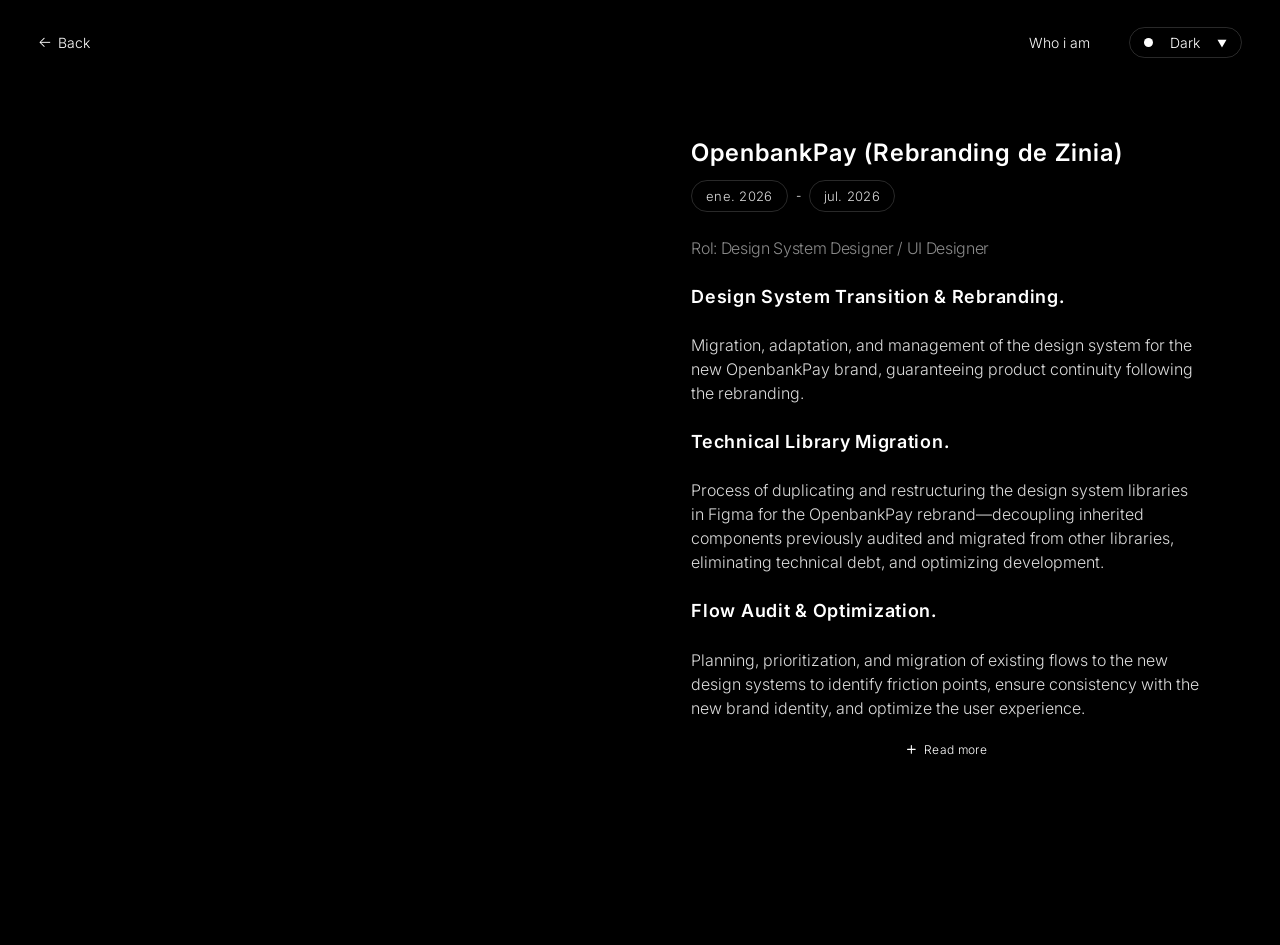
==== commit d27ca05b: "Add mobile hamburger menu; enable Draft draw tool on all viewports" ====
--- a/_preview.html
+++ b/_preview.html
@@ -13,8 +13,8 @@
   <link rel="stylesheet" href="https://fonts.googleapis.com/css2?family=Inter:opsz,wght@14..32,100..900&family=Anybody:wdth,wght@50..150,100..900&display=swap">
   <link rel="stylesheet" href="https://api.fontshare.com/v2/css?f%5B%5D=clash-display@400,500,600,700&display=swap">
 
-  <link rel="stylesheet" href="style/tokens.css?v=40">
-  <link rel="stylesheet" href="style/styles.css?v=97">
+  <link rel="stylesheet" href="style/tokens.css?v=41">
+  <link rel="stylesheet" href="style/styles.css?v=113">
   <link rel="stylesheet" href="https://cdn.jsdelivr.net/npm/drawably@0.4.2/style.css">
   <link rel="stylesheet" href="https://cdn.jsdelivr.net/npm/drawably@0.4.2/font/font.css">
   <script>
@@ -34,9 +34,17 @@
 
   <nav class="site-nav">
     <a href="index.html" class="site-nav__link site-nav__link--back"><span class="site-nav__arrow" aria-hidden="true">&#8592;</span>Back</a>
-    <a href="who_i_am.html" class="site-nav__link site-nav__link--left">Who i am</a>
-    <a href="recent_projects.html" class="site-nav__link site-nav__link--right">Recent projects</a>
+    <div class="site-nav__links" id="site-nav-links">
+      <a href="who_i_am.html" class="site-nav__link site-nav__link--left">Who i am</a>
+    </div>
     <div data-theme-switcher hidden></div>
+    <button type="button" class="site-nav__toggle" aria-expanded="false" aria-controls="site-nav-links" aria-label="Menu">
+      <svg class="site-nav__toggle-icon" viewBox="0 0 16 16" width="16" height="16" aria-hidden="true" fill="none" stroke="currentColor" stroke-width="2" stroke-linecap="round">
+        <path class="site-nav__toggle-bar site-nav__toggle-bar--top" d="M2 4h12"/>
+        <path class="site-nav__toggle-bar site-nav__toggle-bar--mid" d="M2 8h12"/>
+        <path class="site-nav__toggle-bar site-nav__toggle-bar--bottom" d="M2 12h12"/>
+      </svg>
+    </button>
   </nav>
 
   <main class="vault" data-vault>
@@ -75,7 +83,7 @@
   <script src="js/gsap.js" defer></script>
   <script src="js/theme.js" defer></script>
   <script src="js/draft.js?v=30" defer></script>
-  <script src="js/nav.js" defer></script>
+  <script src="js/nav.js?v=2" defer></script>
   <script src="js/modules.js?v=3" defer></script>
   
 
--- a/style/tokens.css
+++ b/style/tokens.css
@@ -79,11 +79,8 @@
   --mockup-screens-src:  url("../resources/mockup-screens-dark.png");
   --laptop-front-src:    url("../resources/laptop-front-dark.png");
   --screen-behavior-src: url("../resources/Documentation-Button-dark.png");
-  --components-like-src: url("../resources/components-like-dark.png");
-  --micro-components-src: url("../resources/micro-components-dark.png");
   --watches-src: url("../resources/watches-dark.png");
   --recent-laptop-front-src: url("../resources/recent-laptop-front-dark.png");
-  --recent-screen-behavior-src: url("../resources/micro-animations-.png");
 }
 [data-theme="dark"] {
   --radius-sm: 999px;
@@ -125,11 +122,8 @@
   --mockup-screens-src:  url("../resources/mockup-screens-light.png");
   --laptop-front-src:    url("../resources/laptop-front-light.png");
   --screen-behavior-src: url("../resources/Documentation-Button-light.png");
-  --components-like-src: url("../resources/components-like-light.png");
-  --micro-components-src: url("../resources/micro-components-light.png");
   --watches-src: url("../resources/watches-light.png");
   --recent-laptop-front-src: url("../resources/recent-laptop-front-light.png");
-  --recent-screen-behavior-src: url("../resources/micro-animations-.png");
   --radius-sm: 999px;
 }
 [data-theme="grape"] {
@@ -172,11 +166,8 @@
   --mockup-screens-src:  url("../resources/mockup-screens-grape.png");
   --laptop-front-src:    url("../resources/laptop-front-grape.png");
   --screen-behavior-src: url("../resources/Documentation-Button-grape.png");
-  --components-like-src: url("../resources/components-like-grape.png");
-  --micro-components-src: url("../resources/micro-components-grape.png");
   --watches-src: url("../resources/watches-grape.png");
   --recent-laptop-front-src: url("../resources/recent-laptop-front-grape.png");
-  --recent-screen-behavior-src: url("../resources/micro-animations-.png");
 
   --radius-xs:   2px;
   --radius-sm:   6px;
@@ -219,9 +210,6 @@
   --mockup-screens-src:  url("../resources/mockup-screens-draft.png");
   --laptop-front-src:    url("../resources/laptop-front-draft.png");
   --screen-behavior-src: url("../resources/Documentation-Button-draft.png");
-  --components-like-src: url("../resources/components-like-draft.png");
-  --micro-components-src: url("../resources/micro-components-draft.png");
   --watches-src: url("../resources/watches-draft.png");
   --recent-laptop-front-src: url("../resources/recent-laptop-front-draft.png");
-  --recent-screen-behavior-src: url("../resources/micro-animations-.png");
-}
+}
--- a/style/styles.css
+++ b/style/styles.css
@@ -15,11 +15,13 @@
   transition: background-color 0.35s ease, color 0.35s ease;
 }
 [data-theme="draft"] body[data-page="index"],
-[data-theme="draft"] body[data-page="contact"] {
+[data-theme="draft"] body[data-page="contact"],
+[data-theme="draft"] body[data-page="confidential"] {
   position: relative;
 }
 [data-theme="draft"] body[data-page="index"]::before,
-[data-theme="draft"] body[data-page="contact"]::before {
+[data-theme="draft"] body[data-page="contact"]::before,
+[data-theme="draft"] body[data-page="confidential"]::before {
   content: "";
   position: fixed;
   inset: 0;
@@ -84,6 +86,12 @@
   font-size: 5.5vw;
   width: 80%;
 }
+@media (max-width: 768px) {
+  [data-theme="draft"] .title h1 {
+    font-size: 7vw;
+    width: 78%;
+  }
+}
 @media (prefers-reduced-motion: reduce) {
   [data-theme="draft"] .boil-char {
     animation: none;
@@ -163,27 +171,81 @@
 .site-nav__link:hover {
   color: var(--accent-interactive);
 }
+.site-nav__toggle {
+  display: none;
+  align-items: center;
+  justify-content: center;
+  position: relative;
+  width: 24px;
+  height: 24px;
+  padding: 0;
+  background: none;
+  border: none;
+  color: var(--text-primary);
+  cursor: pointer;
+}
+.site-nav__toggle::after {
+  content: "";
+  position: absolute;
+  inset: 50% auto auto 50%;
+  transform: translate(-50%, -50%);
+  width: 44px;
+  height: 44px;
+}
+.site-nav__toggle:hover {
+  color: var(--accent-interactive);
+}
+.site-nav__toggle:focus-visible {
+  outline: 2px solid var(--accent-interactive);
+  outline-offset: 2px;
+}
+.site-nav__toggle-bar {
+  transform-origin: center;
+  transition: transform 0.25s ease, opacity 0.2s ease;
+}
+.site-nav__toggle[aria-expanded="true"] .site-nav__toggle-bar--top {
+  transform: translateY(4px) rotate(45deg);
+}
+.site-nav__toggle[aria-expanded="true"] .site-nav__toggle-bar--mid {
+  opacity: 0;
+}
+.site-nav__toggle[aria-expanded="true"] .site-nav__toggle-bar--bottom {
+  transform: translateY(-4px) rotate(-45deg);
+}
+@media (prefers-reduced-motion: reduce) {
+  .site-nav__toggle-bar {
+    transition: none;
+  }
+}
+.site-nav__links {
+  display: contents;
+}
 @media (max-width: 768px) {
-  .site-nav {
+  .site-nav__toggle {
+    display: inline-flex;
+  }
+  .site-nav__link--back,
+  .site-nav__toggle,
+  .theme-switcher {
+    position: relative;
+    z-index: 2;
+  }
+  .site-nav__links {
+    display: none;
+    position: fixed;
+    inset: 0;
+    z-index: 1;
     flex-direction: column;
-    align-items: flex-start;
-    justify-content: flex-start;
-    gap: 16px;
-    /* deja libre la columna del switcher, que sale del flujo */
-    padding-right: calc(3vw + 72px);
-  }
-  .site-nav__link--back {
-    margin-right: 0;
-  }
-  /* .site-nav antepuesto: sube la especificidad para ganarle a
-     `.theme-switcher { position: relative }`, declarada mas abajo */
-  .site-nav .theme-switcher {
-    position: absolute;
-    top: var(--edge-inset);
-    right: 3vw;
-  }
-  .site-nav__link {
-    font-size: 14px;
+    align-items: center;
+    justify-content: center;
+    gap: 32px;
+    background-color: var(--bg-canvas);
+  }
+  .site-nav__links.is-open {
+    display: flex;
+  }
+  .site-nav__links .site-nav__link {
+    font-size: 20px;
   }
 }
 .theme-switcher {
@@ -259,6 +321,10 @@
 .theme-switcher__menu[hidden] {
   display: none;
 }
+.theme-switcher__menu-separator {
+  border-top: 1px solid var(--border-subtle);
+  margin: 4px 12px;
+}
 .theme-switcher__option {
   display: flex;
   align-items: center;
@@ -374,15 +440,6 @@
   aspect-ratio: 16 / 9;
   background: linear-gradient(180deg, var(--bg-panel-from) 0%, var(--bg-panel-to) 100%);
   z-index: 1;
-}
-[data-theme="draft"] .about-photo__frame::after {
-  content: "";
-  position: absolute;
-  inset: 0;
-  z-index: -1;
-  background: var(--bg-panel-to) url("../resources/bg-grid-draft.png") center top / cover no-repeat;
-  -webkit-mask-image: linear-gradient(to bottom, #000 70%, transparent 100%);
-  mask-image: linear-gradient(to bottom, #000 70%, transparent 100%);
 }
 [data-theme="draft"] .about--mockup .about-media {
   position: relative;
@@ -460,23 +517,16 @@
   display: none;
 }
 
+[data-theme="draft"] .site-nav__link[href="who_i_am.html"],
+[data-theme="draft"] .site-nav__link[href="confidential_projects.html"] {
+  display: none;
+}
+
 .about-mockup {
   display: block;
   width: 100%;
   height: auto;
   content: var(--mockup-screens-src);
-}
-.about-components-like {
-  display: block;
-  width: 100%;
-  height: auto;
-  content: var(--components-like-src);
-}
-.about-micro-components {
-  display: block;
-  width: 100%;
-  height: auto;
-  content: var(--micro-components-src);
 }
 .about-watches {
   display: block;
@@ -1424,3 +1474,30 @@
   display: inline-flex;
 }
 
+
+/* ============================================================
+   Draft theme — who_i_am · about--intro (photo box)
+   ------------------------------------------------------------
+   - Mata el marco gris (.about-photo__frame) y el ruido
+   - Añade la rejilla + fade detrás, igual que .about--diagrams
+   - Deja la foto en su posición actual (78% ancho, bottom center)
+   ============================================================ */
+[data-theme="draft"] .about--intro .about-photo {
+  position: relative;
+}
+[data-theme="draft"] .about--intro .about-photo__frame {
+  background: transparent;
+}
+[data-theme="draft"] .about--intro .about-photo__frame::before {
+  display: none;
+}
+[data-theme="draft"] .about--intro .about-photo::before {
+  content: "";
+  position: absolute;
+  inset: 0;
+  z-index: 0;
+  background: var(--bg-panel-to) url("../resources/bg-grid-draft.png") center top / cover no-repeat;
+  -webkit-mask-image: linear-gradient(to bottom, #000 70%, transparent 100%);
+  mask-image: linear-gradient(to bottom, #000 70%, transparent 100%);
+  pointer-events: none;
+}
